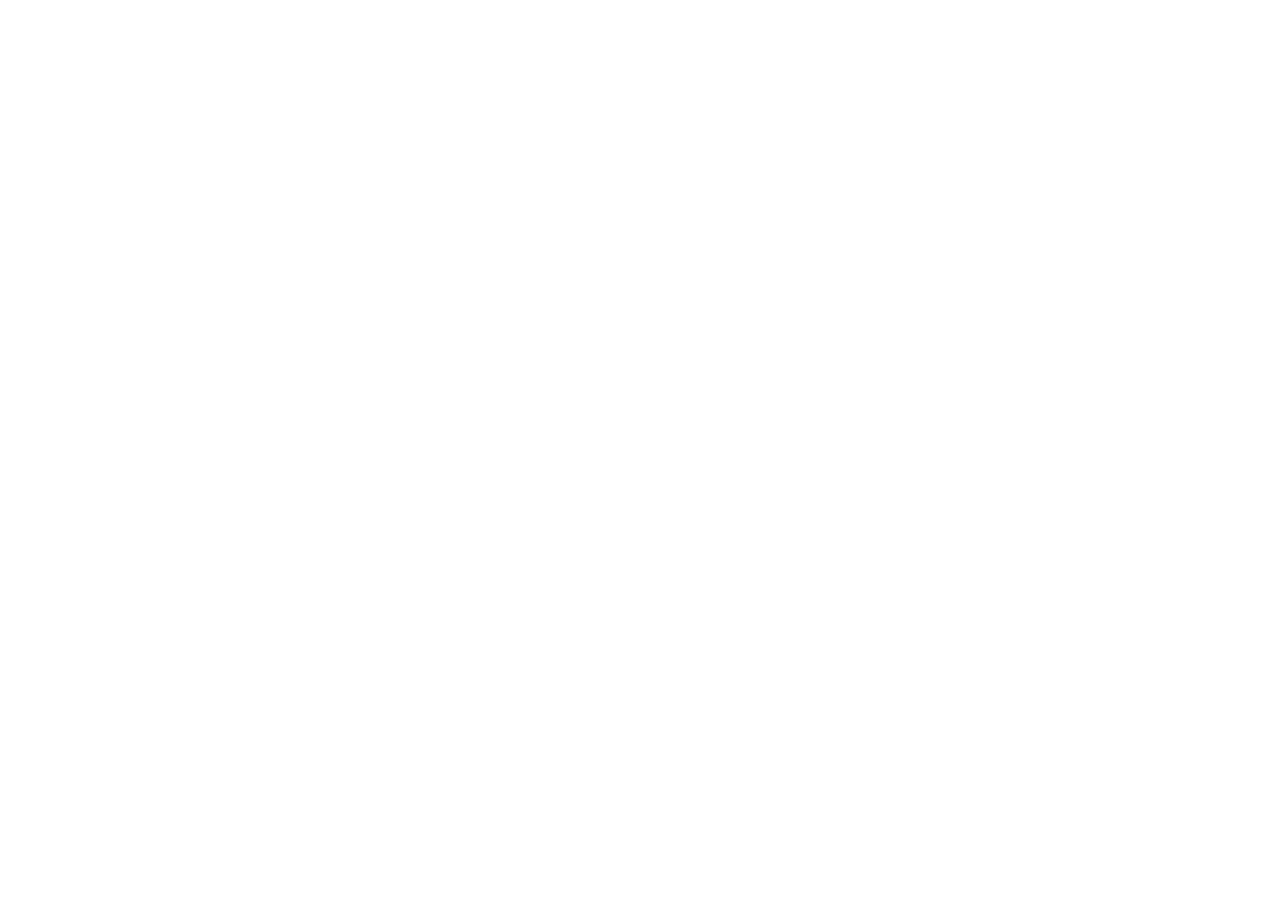
==== projeto-03/index.html @ 6244079e "Importei as imagens e criei o index.html" ====
<!DOCTYPE html>
<html lang="pt-br">
<head>
    <meta charset="UTF-8">
    <meta name="viewport" content="width=device-width, initial-scale=1.0">
    <title>Document</title>
</head>
<body>
    <!--
    Order Summary You can now listen to millions of songs, audiobooks, and podcasts on any device anywhere you like! Annual Plan $59.99/year Change Proceed to Payment Cancel Order
    -->
    
</body>
</html>
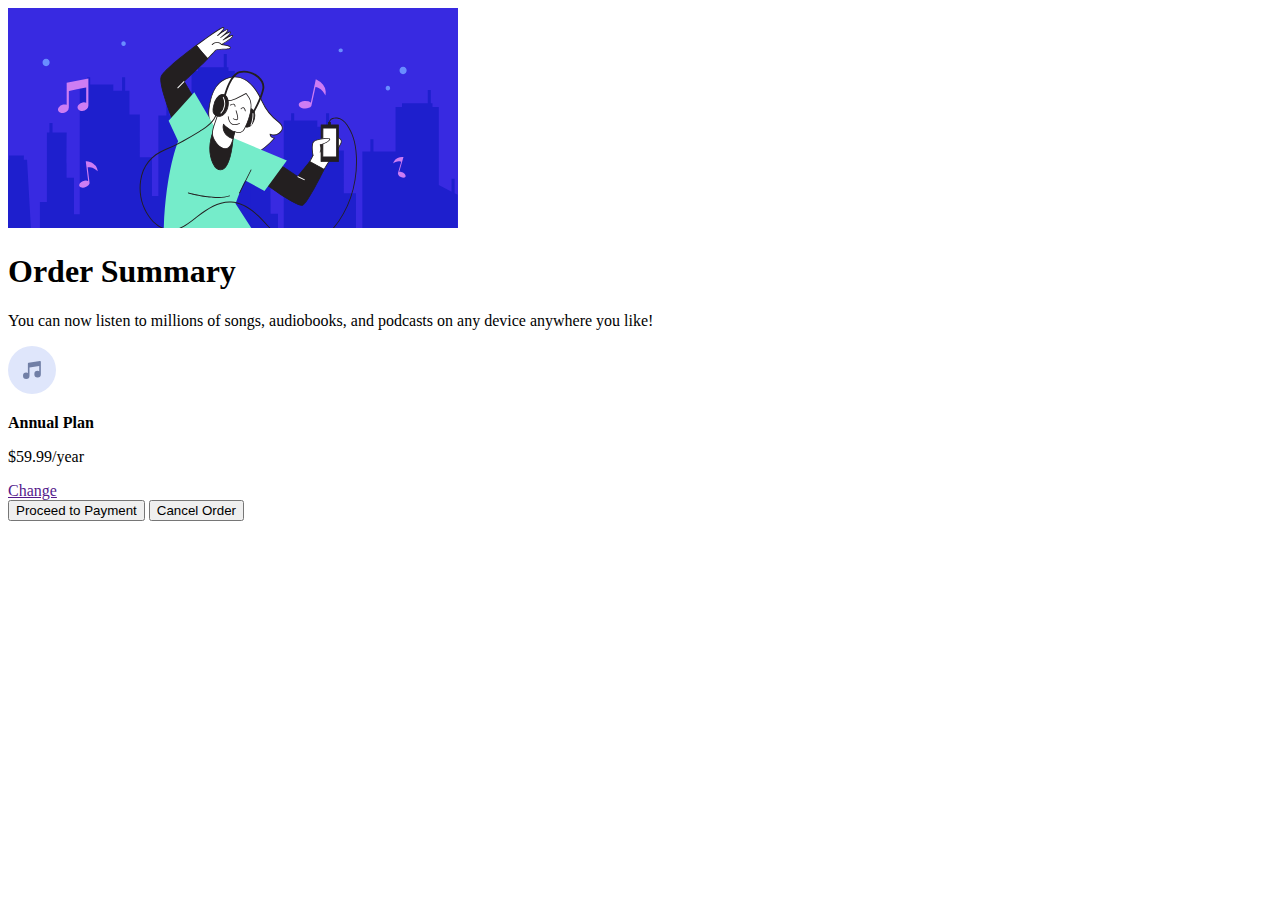
==== commit ef33e2b0: "index.html completo" ====
--- a/projeto-03/index.html
+++ b/projeto-03/index.html
@@ -9,6 +9,26 @@
     <!--
     Order Summary You can now listen to millions of songs, audiobooks, and podcasts on any device anywhere you like! Annual Plan $59.99/year Change Proceed to Payment Cancel Order
     -->
-    
+    <div id="background">
+        <main>
+        <div id="imagem-pessoa-escutando-musica">
+            <img src="imagens/illustration-hero.svg" alt="Imagem de pessoa escutando musica">
+        </div>
+        <section>
+            <h1>Order Summary</h1>
+            <p>You can now listen to millions of songs, audiobooks, and podcasts on any device anywhere you like!</p>
+        </section>
+        <section id="plano-anual">
+            <img src="imagens/icon-music.svg" alt="Nota musical">
+            <p><strong>Annual Plan</strong></p>
+            <p>$59.99/year</p>
+            <a href="">Change</a>
+        </section>
+        <form action="algo.php">
+            <input type="submit" value="Proceed to Payment">
+            <input type="reset" value="Cancel Order">
+        </form>
+        </main>
+    </div>
 </body>
 </html>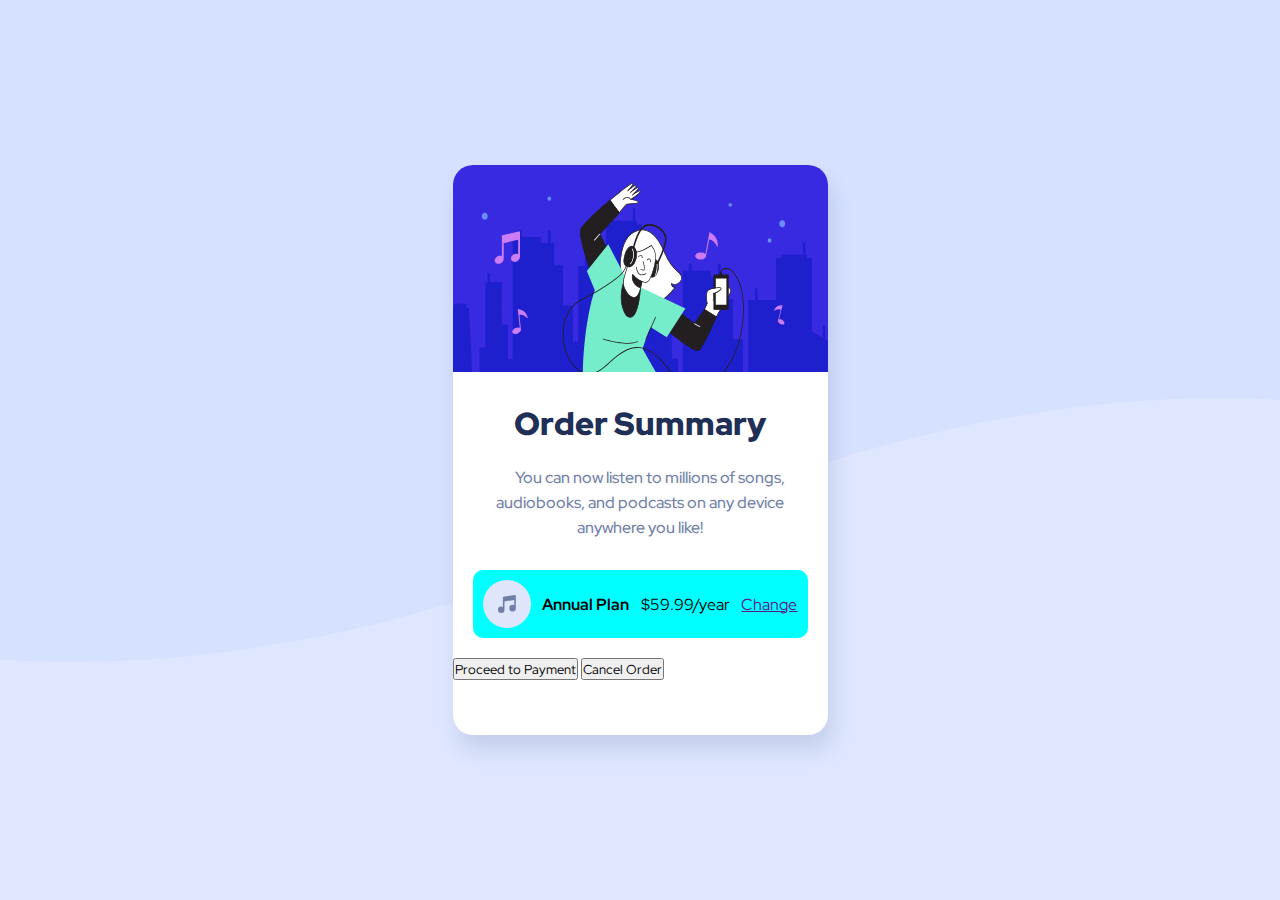
==== commit 2b5f2e25: "flexbox inicio" ====
--- a/projeto-03/index.html
+++ b/projeto-03/index.html
@@ -3,18 +3,17 @@
 <head>
     <meta charset="UTF-8">
     <meta name="viewport" content="width=device-width, initial-scale=1.0">
-    <title>Document</title>
+    <title>Projeto 03</title>
+    <link rel="stylesheet" href="estilos/style.css">
+    <link rel="stylesheet" href="estilos/media-query.css">
+    <link rel="shortcut icon" href="imagens/favicon-32x32.png" type="image/x-icon">
 </head>
 <body>
-    <!--
-    Order Summary You can now listen to millions of songs, audiobooks, and podcasts on any device anywhere you like! Annual Plan $59.99/year Change Proceed to Payment Cancel Order
-    -->
-    <div id="background">
         <main>
-        <div id="imagem-pessoa-escutando-musica">
-            <img src="imagens/illustration-hero.svg" alt="Imagem de pessoa escutando musica">
-        </div>
-        <section>
+            <div id="pessoa-escutando-musica">
+                <img src="imagens/illustration-hero.svg" alt="Imagem de pessoa escutando musica" id="pessoa-escutando-musica">
+            </div>
+        <section id="texto">
             <h1>Order Summary</h1>
             <p>You can now listen to millions of songs, audiobooks, and podcasts on any device anywhere you like!</p>
         </section>
@@ -29,6 +28,5 @@
             <input type="reset" value="Cancel Order">
         </form>
         </main>
-    </div>
 </body>
 </html>--- a/projeto-03/estilos/style.css
+++ b/projeto-03/estilos/style.css
@@ -0,0 +1,71 @@
+@charset "UTF-8";
+@import url('https://fonts.googleapis.com/css2?family=Red+Hat+Display:ital,wght@0,300..900;1,300..900&display=swap');
+
+* {
+    margin: 0px;
+    padding: 0px;
+    box-sizing: border-box;
+    font-family: "Red Hat Display", serif;
+}
+
+body, html{
+    background: url("../imagens/pattern-background-mobile.svg") no-repeat;
+    background-position: top center;
+    background-size: 100vw;
+    background-color: #dfe7fe;
+    min-height: 100vh;
+    min-width: 100vw;
+    display: flex;
+    justify-content: center;
+    align-items: center;
+}
+
+main {
+    width: 375px;
+    height: 570px;
+    background-color: white;
+    border-radius: 20px;
+    box-shadow: 5px 15px 20px hsla(223, 42%, 35%, 0.15);
+}
+
+img#pessoa-escutando-musica {
+    background: no-repeat center center cover;
+    width: 100%;
+    height: 23vh;
+    border-radius: 20px 20px 0px 0px;
+    
+}
+
+section#texto {
+    padding: 10px;
+    margin: 15px;
+    text-align: center;
+}
+
+section#texto > h1 {
+    font-weight: 900;
+    color: hsl(223, 47%, 23%);
+    margin-bottom: 20px;
+}
+
+section#texto > p {
+    color: hsl(224, 23%, 55%);
+    text-shadow: 0px 0px 5px hsla(224, 23%, 55%, 0.11);
+    font-size: 16px;
+    text-indent: 20px;
+    line-height: 25px;
+    font-weight: 500;
+}
+
+section#plano-anual {
+    padding: 10px;
+    margin: 20px;
+    border-radius: 10px;
+    background-color: aqua;
+    display: flex;
+    flex-flow: row nowrap;
+    justify-content: space-between;
+    align-items: center;
+}
+
+
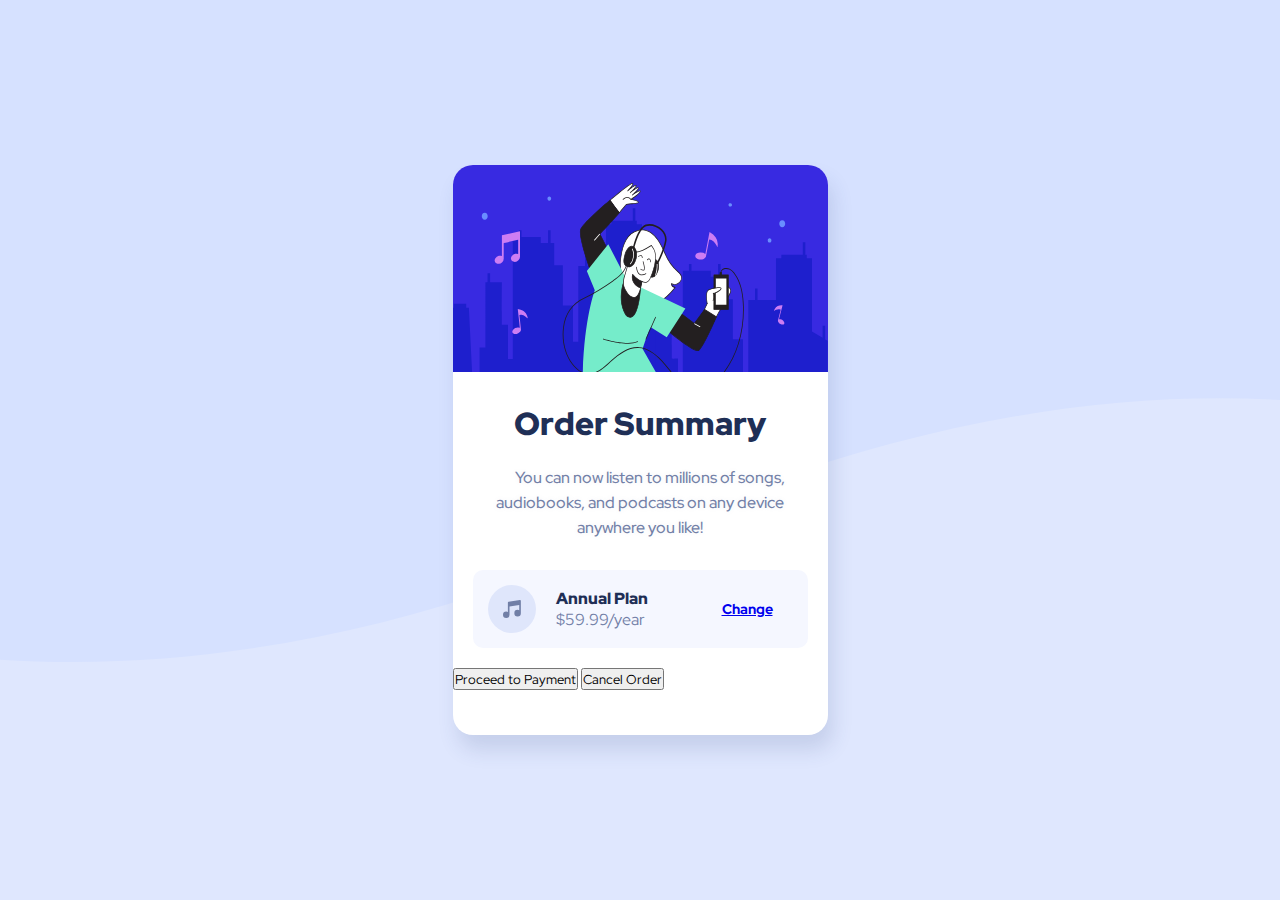
==== commit cd21c0dd: "Terimei a section musica" ====
--- a/projeto-03/index.html
+++ b/projeto-03/index.html
@@ -10,19 +10,24 @@
 </head>
 <body>
         <main>
-            <div id="pessoa-escutando-musica">
+            <header id="pessoa-escutando-musica">
                 <img src="imagens/illustration-hero.svg" alt="Imagem de pessoa escutando musica" id="pessoa-escutando-musica">
-            </div>
+            </header>
+            
         <section id="texto">
             <h1>Order Summary</h1>
             <p>You can now listen to millions of songs, audiobooks, and podcasts on any device anywhere you like!</p>
         </section>
-        <section id="plano-anual">
+
+        <section id="musica">
             <img src="imagens/icon-music.svg" alt="Nota musical">
-            <p><strong>Annual Plan</strong></p>
-            <p>$59.99/year</p>
-            <a href="">Change</a>
+            <div id="plano-anual">
+                <p><strong>Annual Plan</strong></p>
+                <p>$59.99/year</p>
+            </div>
+            <a href="#" target="_self">Change</a>
         </section>
+
         <form action="algo.php">
             <input type="submit" value="Proceed to Payment">
             <input type="reset" value="Cancel Order">
--- a/projeto-03/estilos/style.css
+++ b/projeto-03/estilos/style.css
@@ -57,15 +57,38 @@
     font-weight: 500;
 }
 
-section#plano-anual {
-    padding: 10px;
+section#musica {
+    padding: 15px;
     margin: 20px;
     border-radius: 10px;
-    background-color: aqua;
+    background-color: hsl(225, 100%, 98%);
     display: flex;
     flex-flow: row nowrap;
     justify-content: space-between;
     align-items: center;
 }
 
+section#musica > img {
+    padding-right: 20px
+}
 
+div#plano-anual {
+    display: flex;
+    flex-flow: row wrap;
+}
+
+div#plano-anual > p {
+    flex-basis: 100px;
+    color: hsl(224, 23%, 55%);
+}
+
+div#plano-anual > p > strong {
+    color: hsl(223, 47%, 23%);
+    font-weight: 900;
+}
+
+section#musica > a {
+    font-size: 14px;
+    padding-right: 20px;
+    font-weight: 800;
+}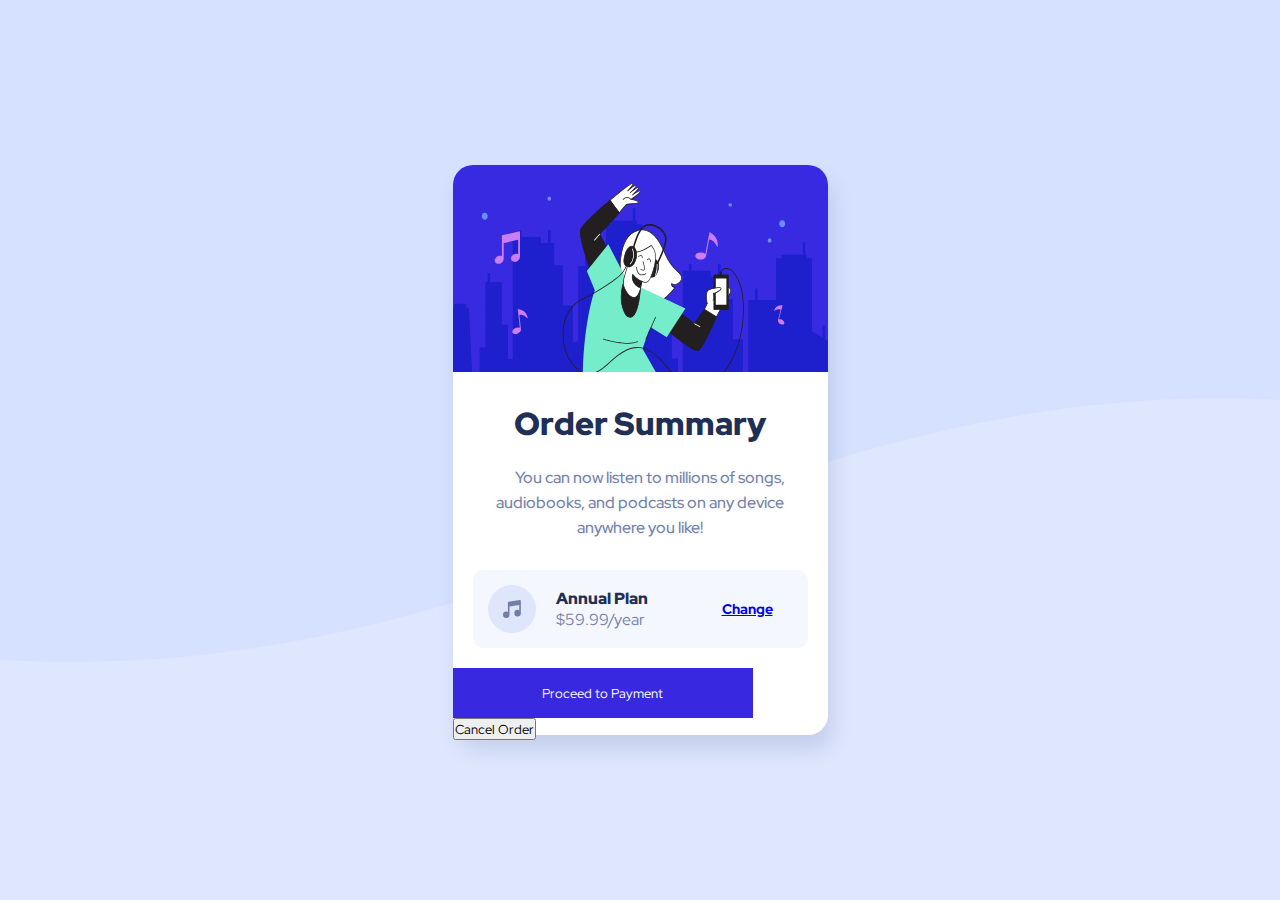
==== commit 851ecd0b: "passo 1 para a merda" ====
--- a/projeto-03/index.html
+++ b/projeto-03/index.html
@@ -5,7 +5,6 @@
     <meta name="viewport" content="width=device-width, initial-scale=1.0">
     <title>Projeto 03</title>
     <link rel="stylesheet" href="estilos/style.css">
-    <link rel="stylesheet" href="estilos/media-query.css">
     <link rel="shortcut icon" href="imagens/favicon-32x32.png" type="image/x-icon">
 </head>
 <body>
@@ -13,7 +12,7 @@
             <header id="pessoa-escutando-musica">
                 <img src="imagens/illustration-hero.svg" alt="Imagem de pessoa escutando musica" id="pessoa-escutando-musica">
             </header>
-            
+
         <section id="texto">
             <h1>Order Summary</h1>
             <p>You can now listen to millions of songs, audiobooks, and podcasts on any device anywhere you like!</p>
@@ -28,10 +27,12 @@
             <a href="#" target="_self">Change</a>
         </section>
 
-        <form action="algo.php">
-            <input type="submit" value="Proceed to Payment">
-            <input type="reset" value="Cancel Order">
-        </form>
-        </main>
+        <div id="formulario">
+            <form action="algo.php">
+                <input type="submit" value="Proceed to Payment" id="pagamento"> <br>
+                <input type="reset" value="Cancel Order" id="cancelamento">
+            </form>
+            </main>
+        </div>
 </body>
 </html>--- a/projeto-03/estilos/style.css
+++ b/projeto-03/estilos/style.css
@@ -91,4 +91,16 @@
     font-size: 14px;
     padding-right: 20px;
     font-weight: 800;
-}+}
+
+div#formulario > form > input#pagamento {
+    width: 300px;
+    height: 50px;
+    margin: ;
+    background-color: hsl(245, 75%, 52%);
+    color: white;
+    border: none;
+    text-align: center;
+}
+
+div#formulario > form > input#cancelamento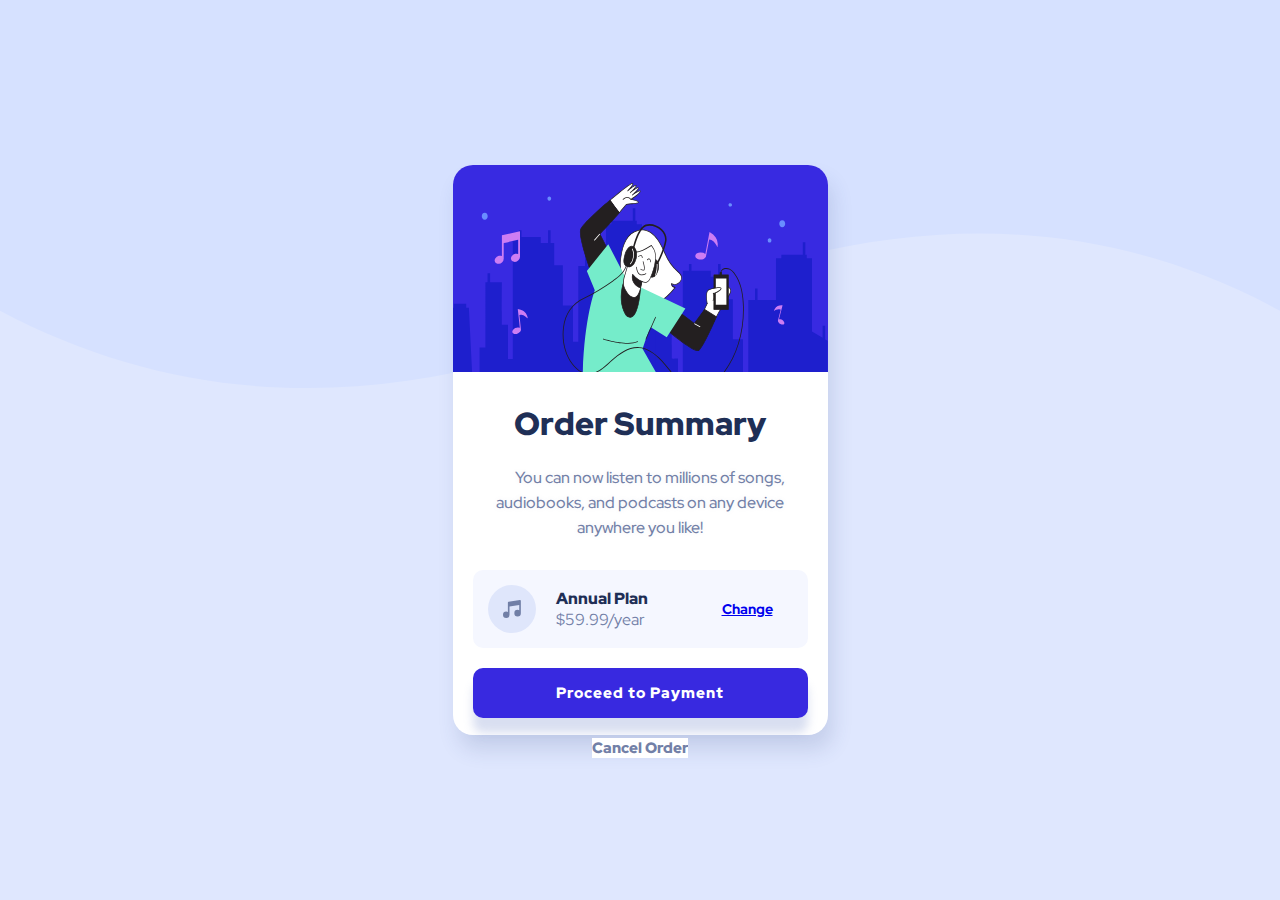
==== commit a5e88fd9: "projeto não terminado" ====
--- a/projeto-03/index.html
+++ b/projeto-03/index.html
@@ -5,6 +5,7 @@
     <meta name="viewport" content="width=device-width, initial-scale=1.0">
     <title>Projeto 03</title>
     <link rel="stylesheet" href="estilos/style.css">
+    <link rel="stylesheet" href="estilos/media-query.css">
     <link rel="shortcut icon" href="imagens/favicon-32x32.png" type="image/x-icon">
 </head>
 <body>
@@ -27,12 +28,16 @@
             <a href="#" target="_self">Change</a>
         </section>
 
-        <div id="formulario">
             <form action="algo.php">
-                <input type="submit" value="Proceed to Payment" id="pagamento"> <br>
-                <input type="reset" value="Cancel Order" id="cancelamento">
+                <div id="submit">
+                    <label for="pagamento"></label>
+                    <input type="submit" value="Proceed to Payment" id="pagamento">
+                    
+                </div>
+                <div id="reset">
+                    <input type="reset" value="Cancel Order" id="cancelamento">
+                </div>
             </form>
-            </main>
-        </div>
+        </main>
 </body>
 </html>--- a/projeto-03/estilos/style.css
+++ b/projeto-03/estilos/style.css
@@ -18,6 +18,7 @@
     display: flex;
     justify-content: center;
     align-items: center;
+    align-content: center;
 }
 
 main {
@@ -93,14 +94,48 @@
     font-weight: 800;
 }
 
-div#formulario > form > input#pagamento {
-    width: 300px;
+div#submit {
     height: 50px;
-    margin: ;
+    margin-left: 20px;
+    margin-right: 20px;
+    margin-bottom: 5px;
+    background-color: hsl(245, 75%, 52%);
+    border-radius: 10px;
+    box-shadow: 0px 15px 10px hsla(224, 45%, 67%, 0.308);
+    display: flex;
+    justify-content: center;
+    align-items: center;
+}
+
+div#submit > input#pagamento {
     background-color: hsl(245, 75%, 52%);
     color: white;
     border: none;
-    text-align: center;
+    font-weight: 900;
+    letter-spacing: 1px;
+    font-size: 15px;
 }
 
-div#formulario > form > input#cancelamento+
+div#reset {
+    height: 50px;
+    margin-left: 20px;
+    margin-right: 20px;
+    border-radius: 10px;
+    display: flex;
+    justify-content: center;
+    align-items: center;
+}
+
+div#reset > input#cancelamento {
+    background-color: white;
+    color: hsl(224, 23%, 55%);
+    font-weight: 900;
+    border: none;
+    font-size: 15px;
+}
+
+form:hover {
+    cursor: pointer;
+}
+
--- a/projeto-03/estilos/media-query.css
+++ b/projeto-03/estilos/media-query.css
@@ -0,0 +1,10 @@
+@charset "UTF-8";
+
+@media screen and (min-width: 768px) {
+    body {
+        background: url("../imagens/pattern-background-desktop.svg") no-repeat;
+        background-position: top center;
+        background-size: 100vw;
+        background-color: #dfe7fe;
+    }
+}